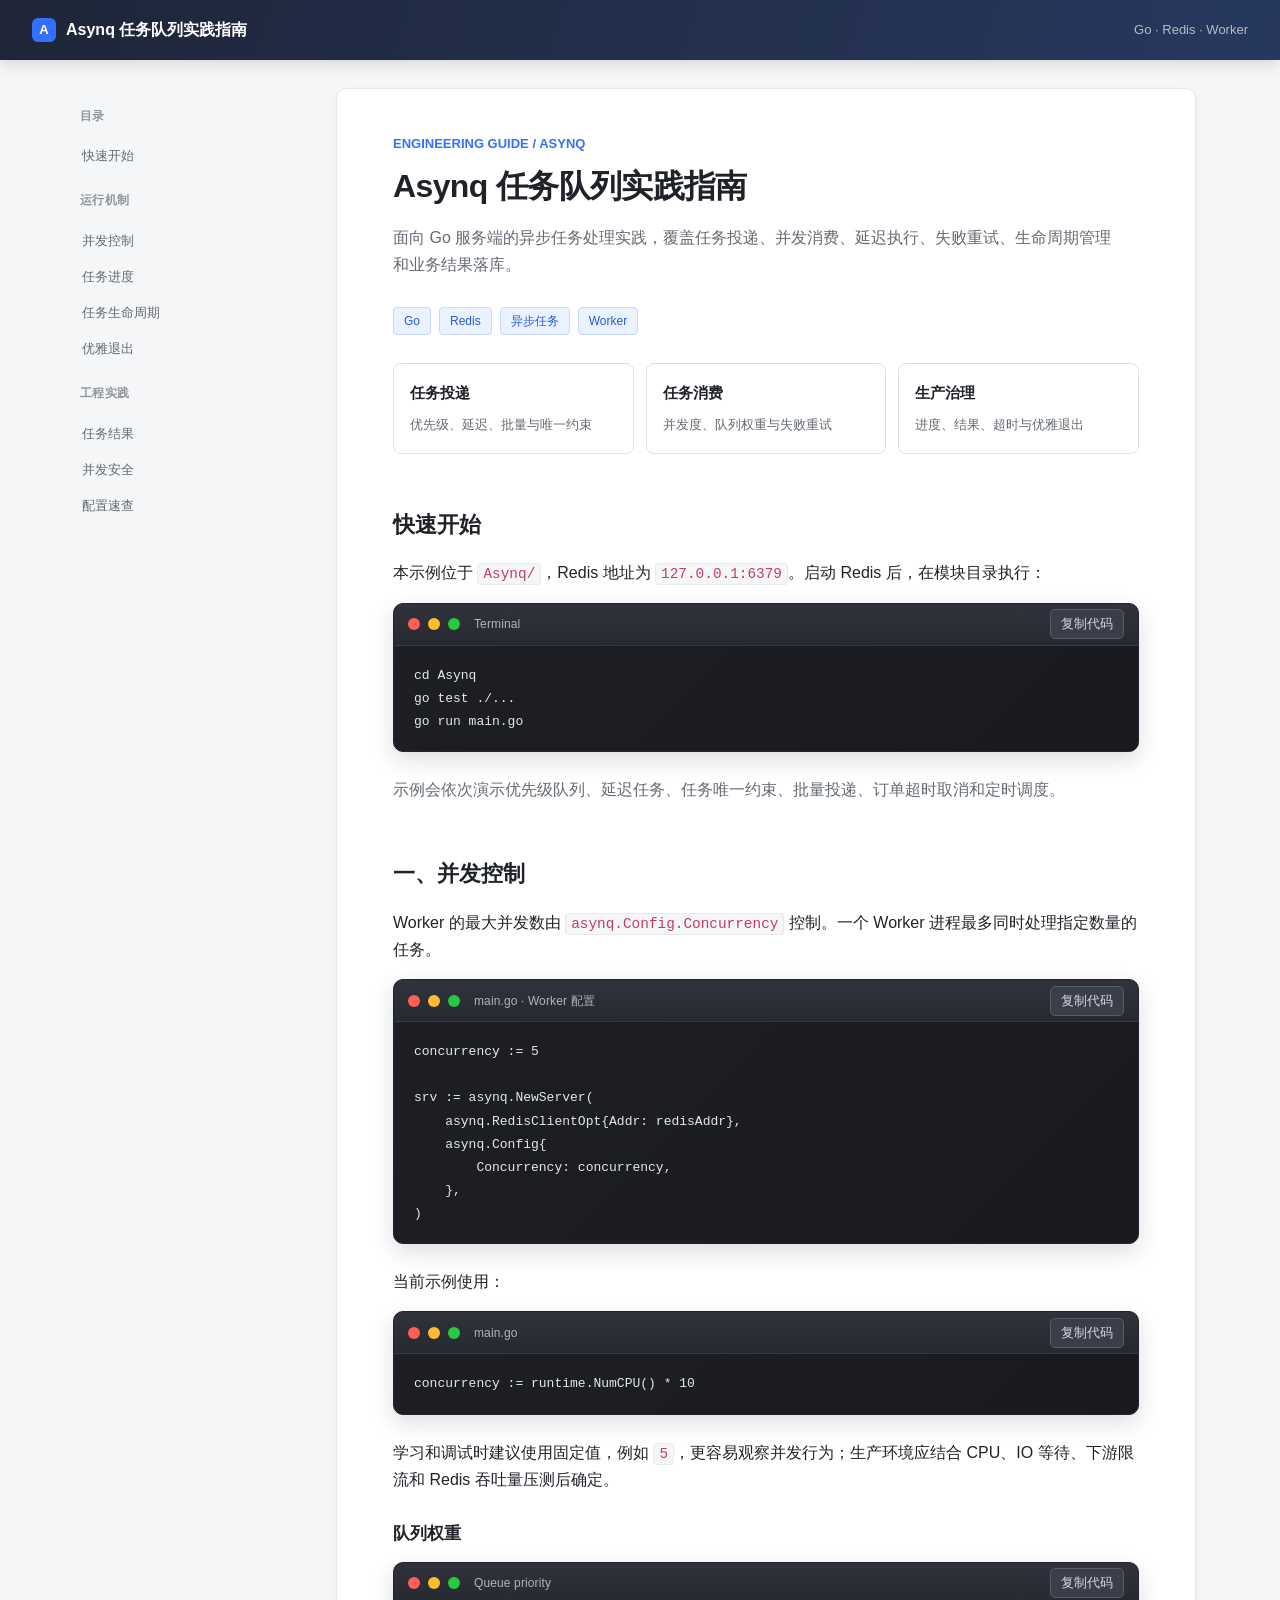
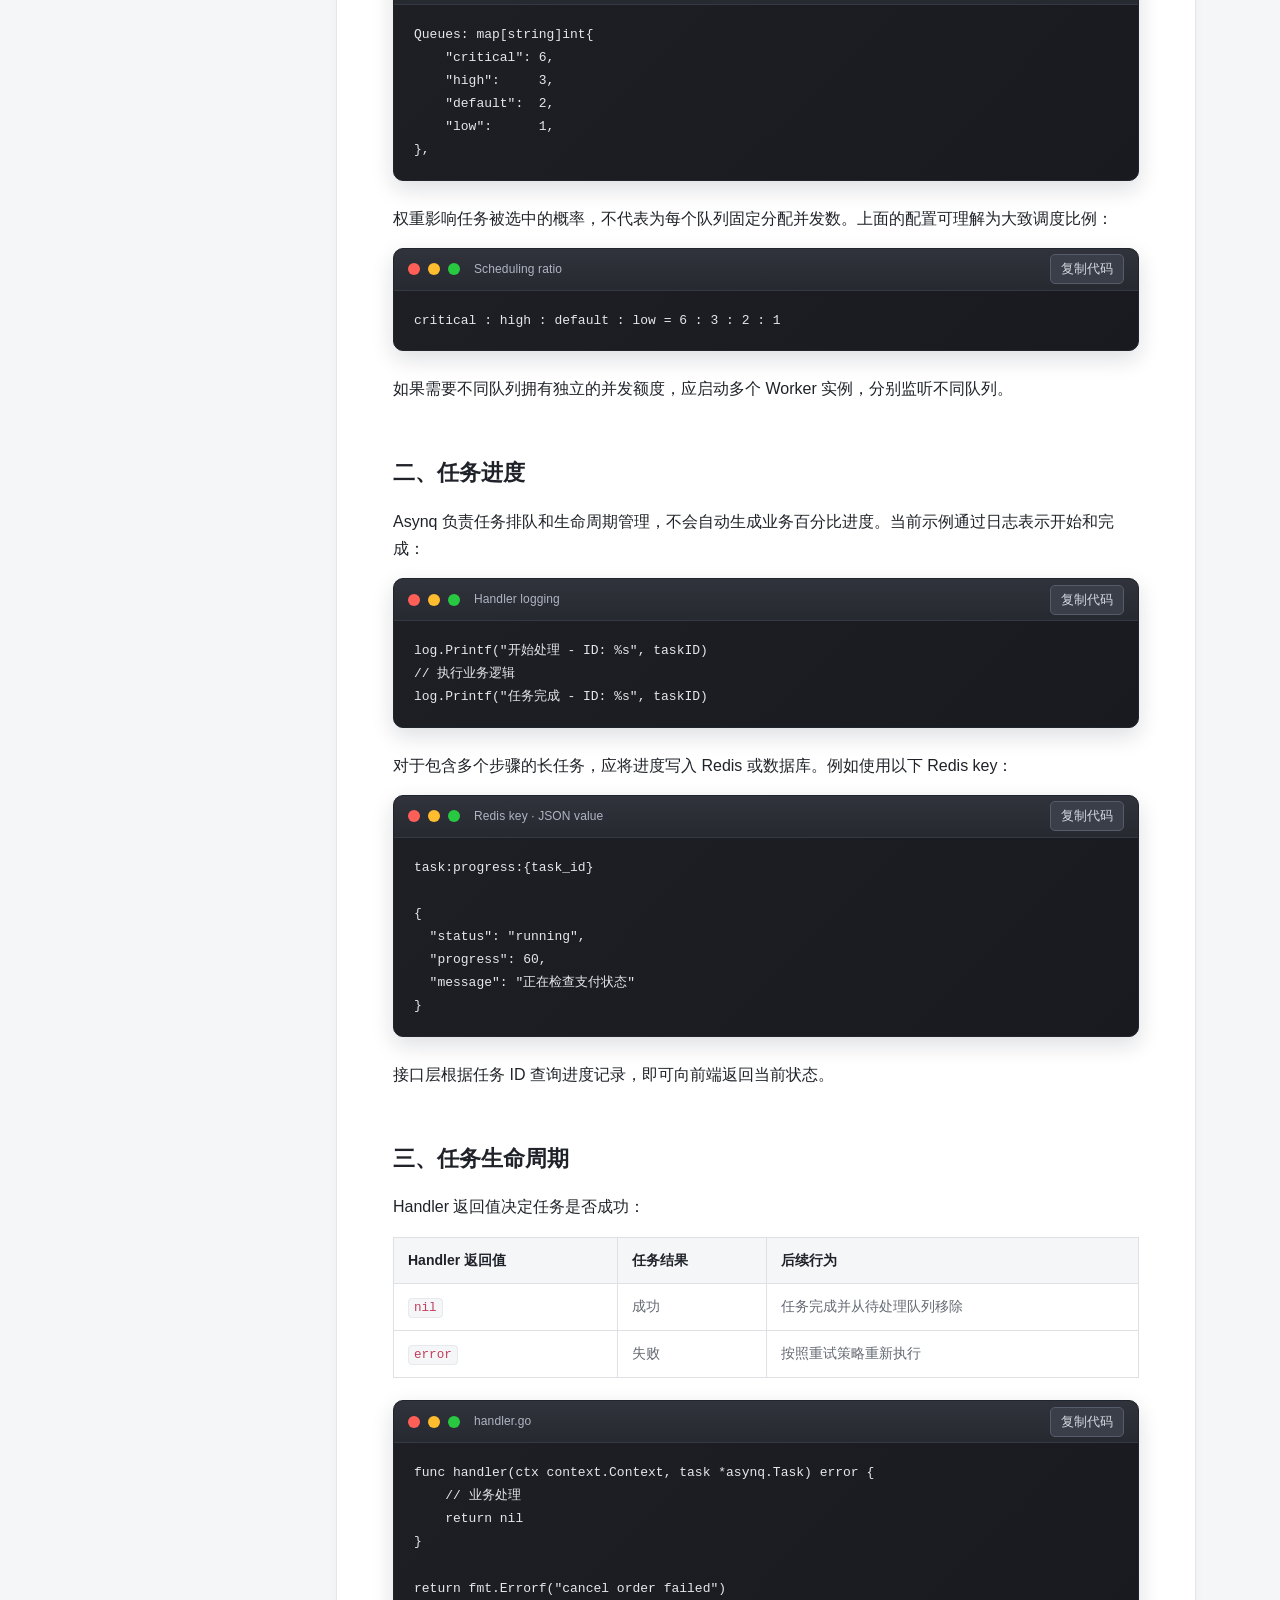
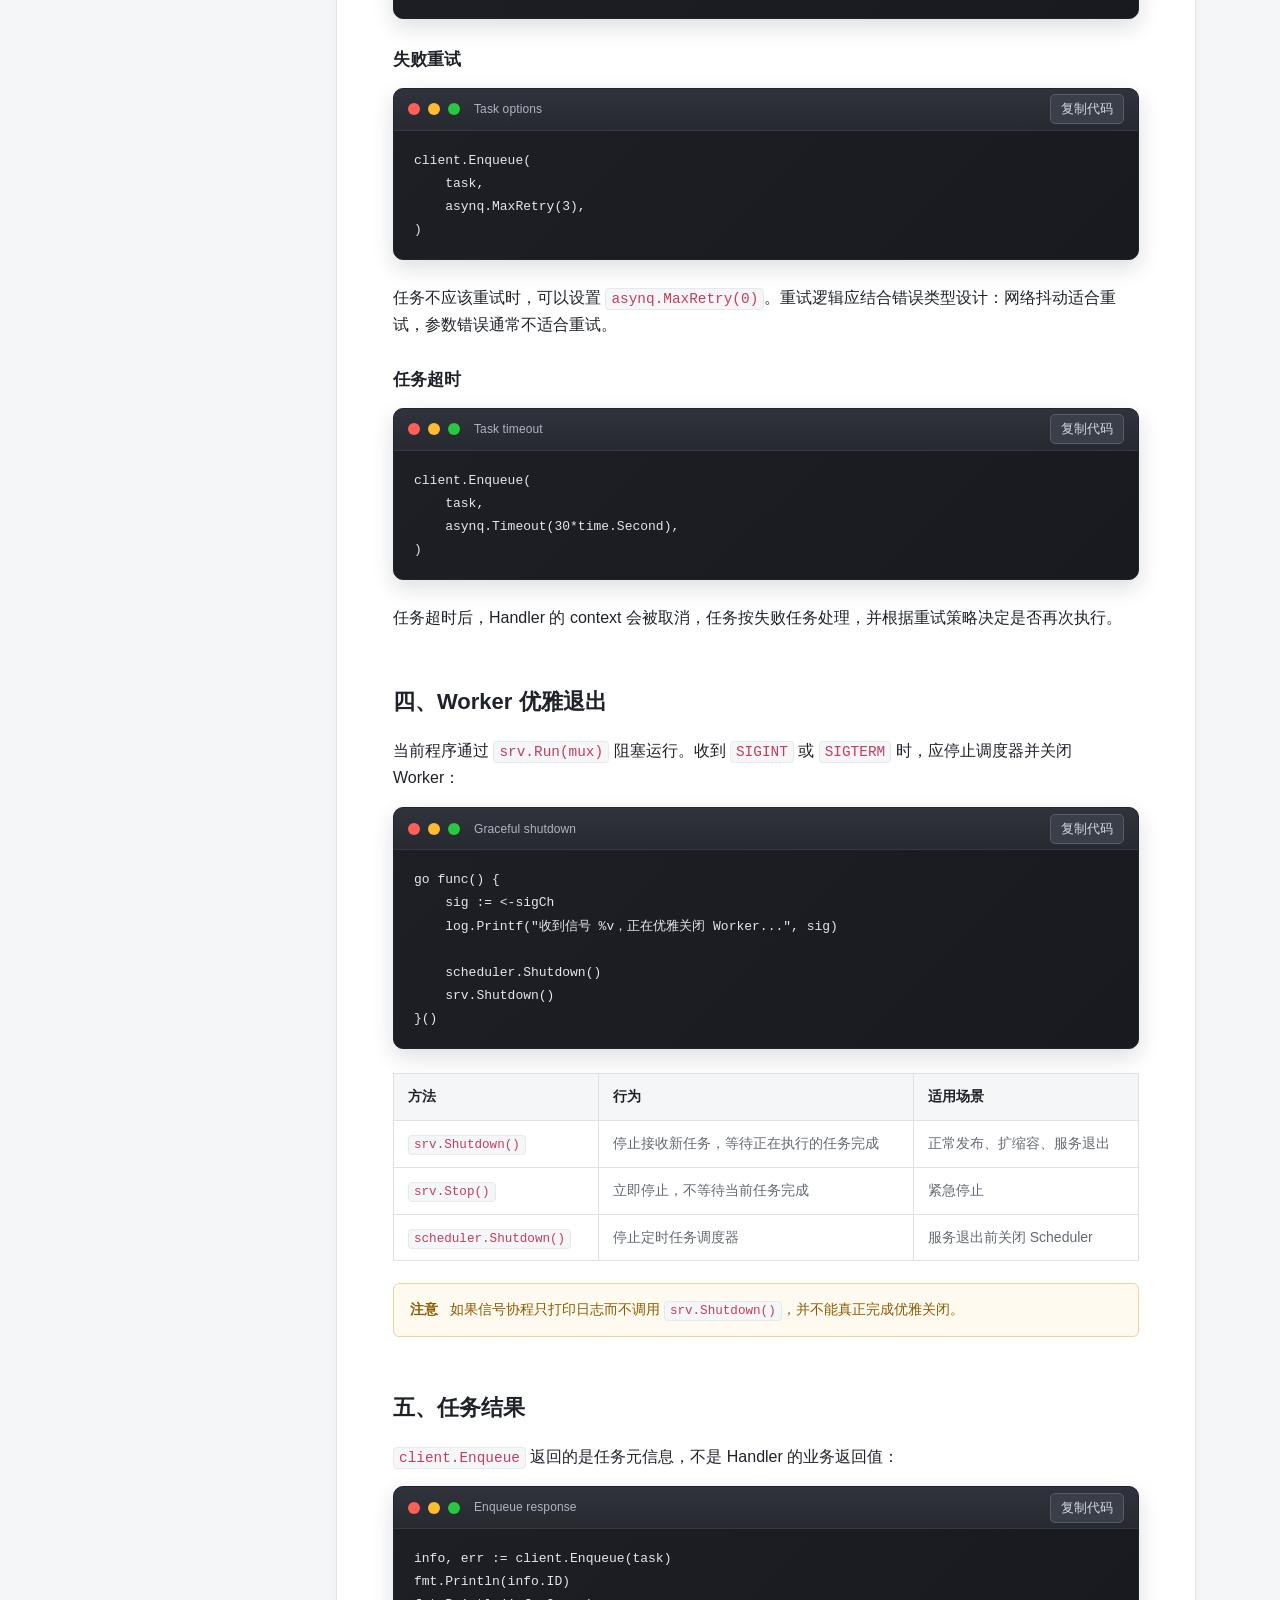
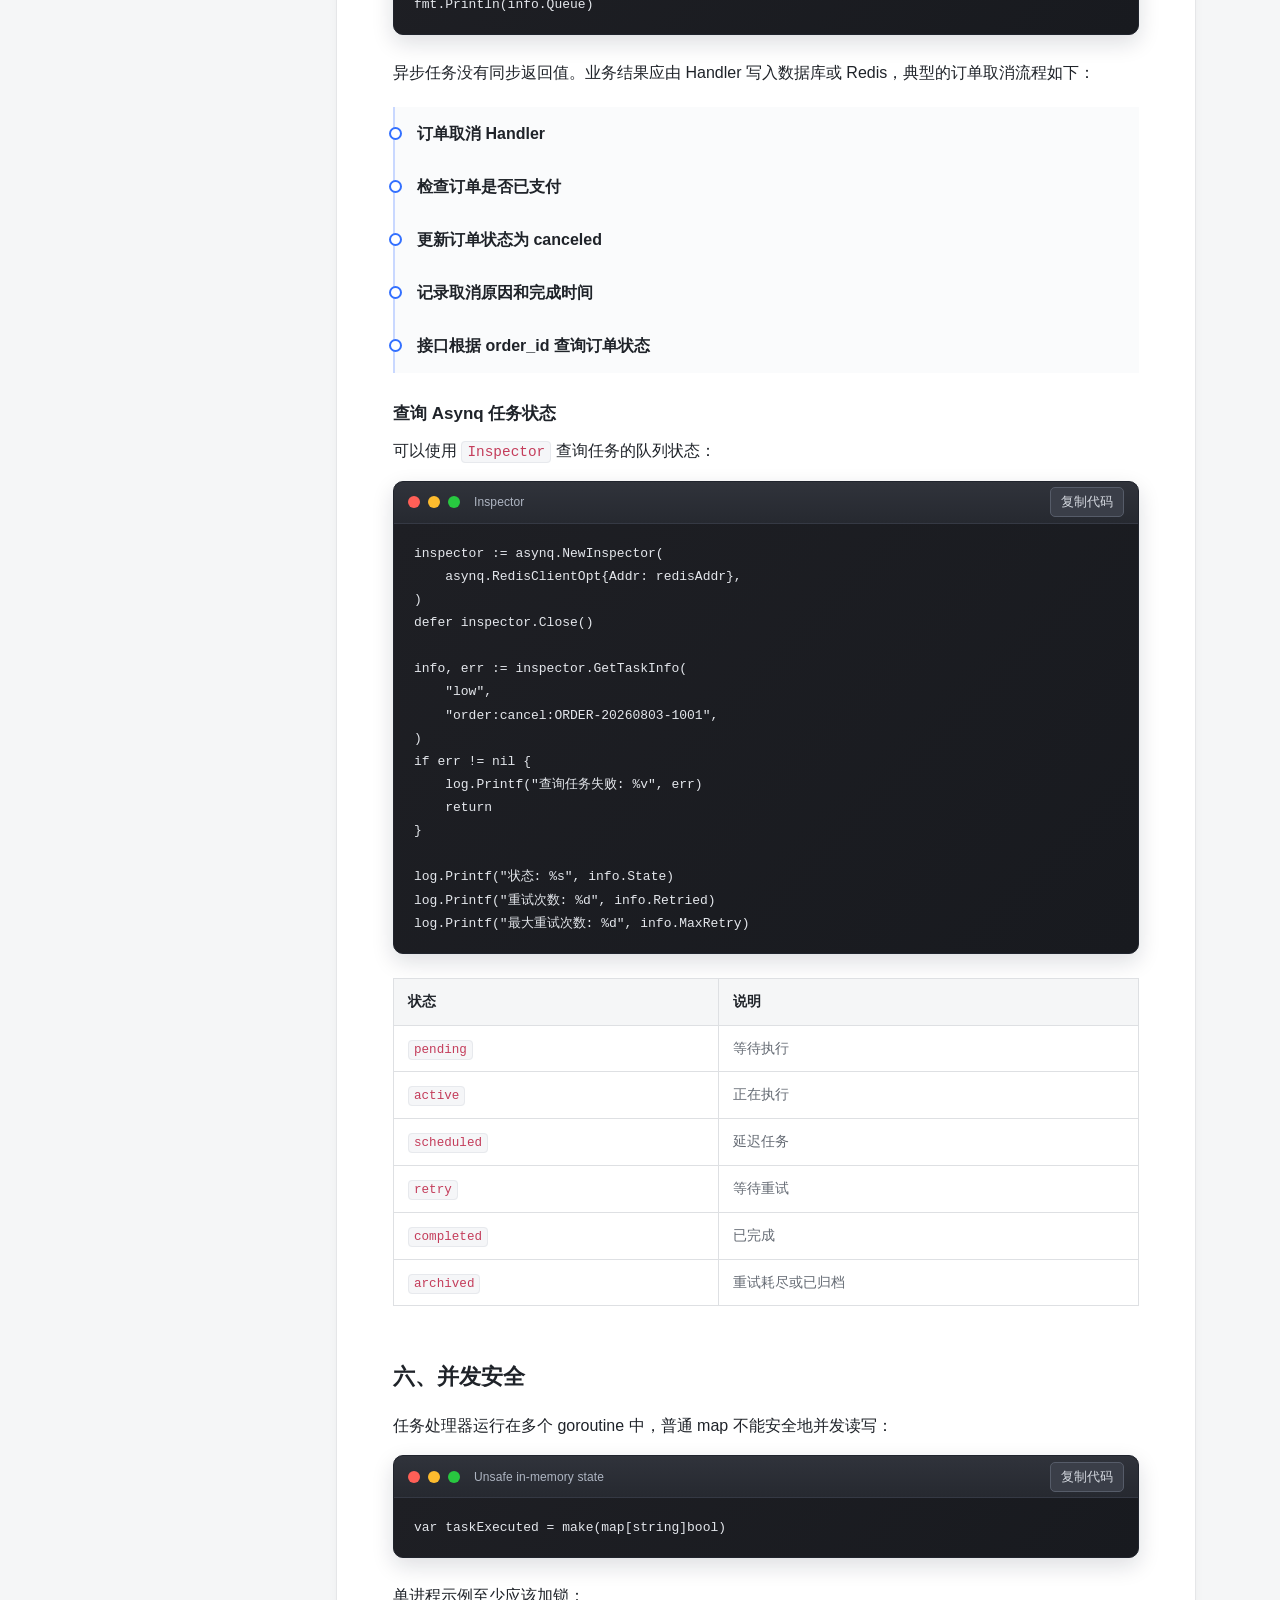
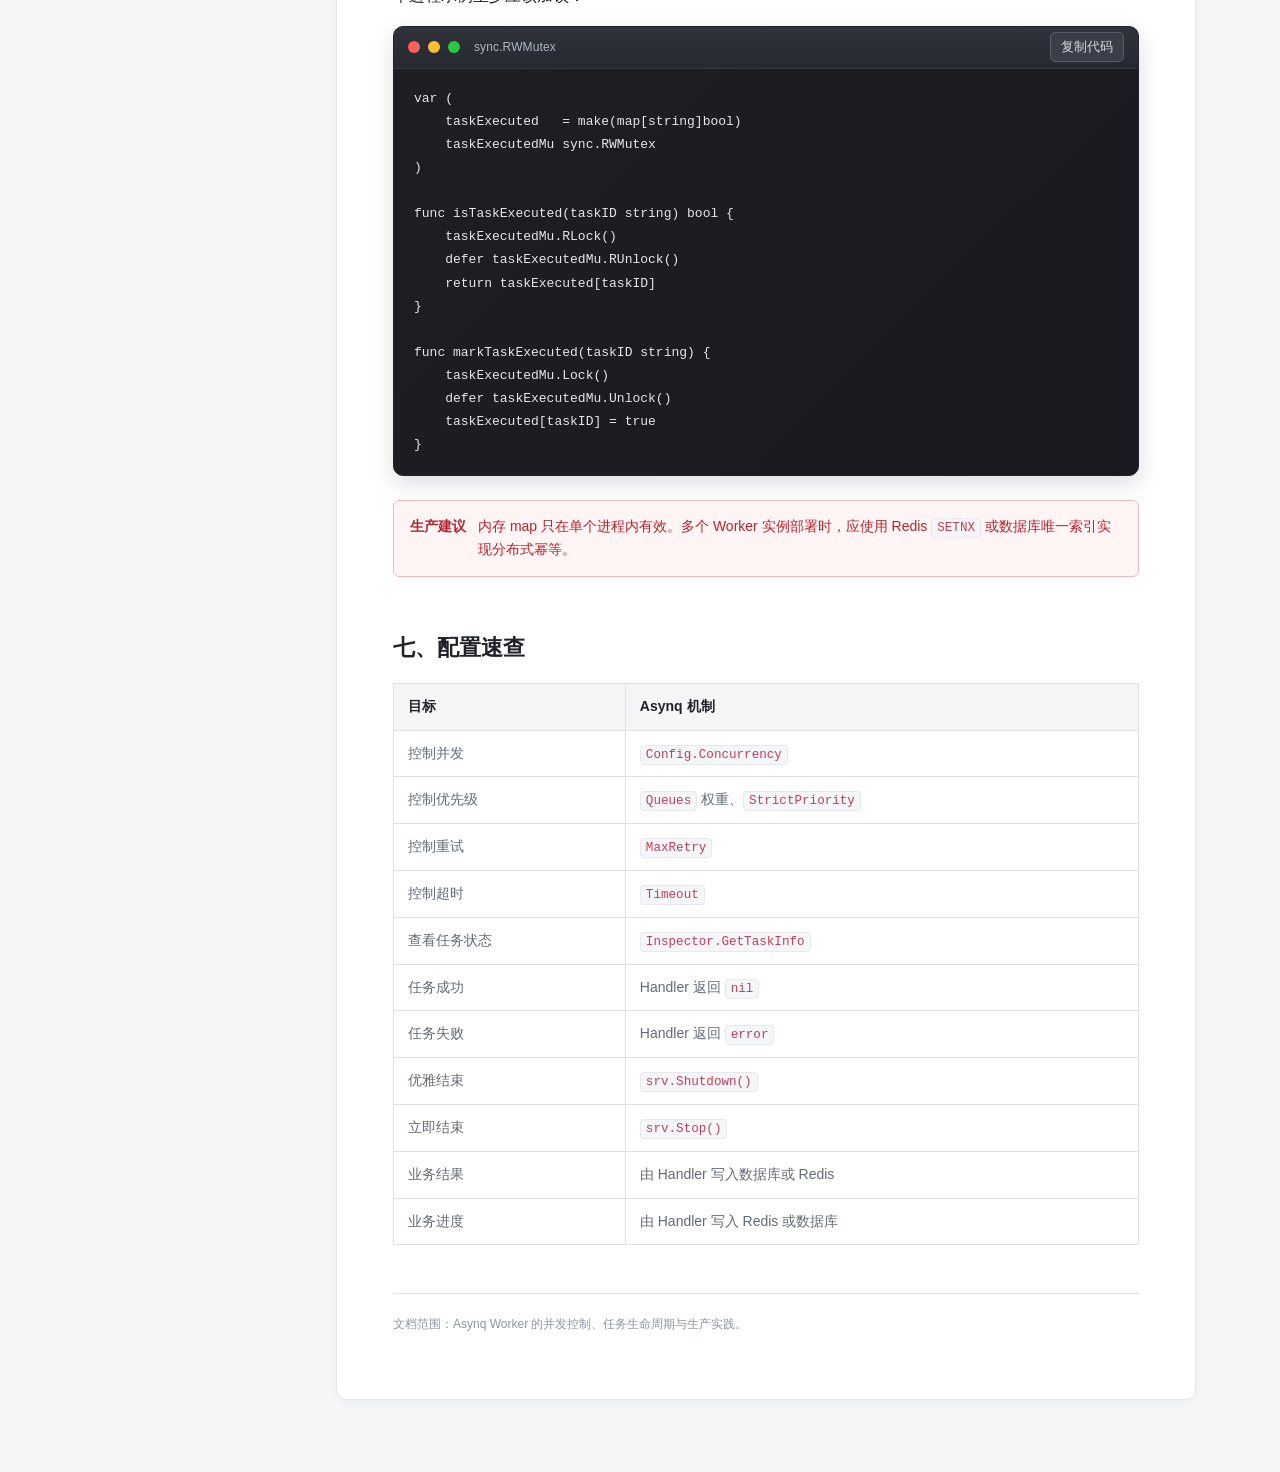
==== Asynq/README.html @ 3bdc4c90 "fix(web3): 从环境变量读取以太坊 RPC 地址 - 使用 ETH_RPC_URL 配置 JSON-RPC 端点 - 在缺少 RPC 配置时直接退出并提示 - 补全 go-ethereum 示" ====
<!doctype html>
<html lang="zh-CN">
<head>
  <meta charset="UTF-8">
  <meta name="viewport" content="width=device-width, initial-scale=1">
  <meta name="description" content="Asynq 企业级任务队列使用说明">
  <title>Asynq 任务队列实践指南</title>
  <style>
    :root {
      --brand: #3370ff;
      --brand-light: #eaf2ff;
      --text: #1f2329;
      --muted: #646a73;
      --subtle: #8f959e;
      --line: #dee0e3;
      --surface: #ffffff;
      --canvas: #f5f6f7;
      --code-bg: #f7f8fa;
      --success: #34a853;
      --warning: #d99000;
      --danger: #e34d59;
      font-family: -apple-system, BlinkMacSystemFont, "Segoe UI", "PingFang SC", "Microsoft YaHei", sans-serif;
      color: var(--text);
      background: var(--canvas);
      line-height: 1.7;
    }

    * { box-sizing: border-box; }
    html { scroll-behavior: smooth; }
    body { margin: 0; background: var(--canvas); }
    a { color: var(--brand); text-decoration: none; }
    a:hover { text-decoration: underline; }

    .topbar {
      height: 60px;
      display: flex;
      align-items: center;
      padding: 0 32px;
      color: #fff;
      background: linear-gradient(108deg, #1e2538 0%, #27385f 100%);
      box-shadow: 0 2px 16px rgb(31 35 41 / 18%);
    }
    .topbar-brand { display: flex; align-items: center; gap: 10px; font-size: 16px; font-weight: 600; }
    .brand-mark { width: 24px; height: 24px; display: grid; place-items: center; border-radius: 6px; background: var(--brand); font-size: 13px; font-weight: 700; }
    .topbar-meta { margin-left: auto; color: #b6bbc3; font-size: 13px; }

    .layout { display: grid; grid-template-columns: 240px minmax(0, 860px); gap: 32px; max-width: 1200px; margin: 0 auto; padding: 28px 24px 72px; }
    .sidebar { position: sticky; top: 24px; align-self: start; max-height: calc(100vh - 48px); overflow: auto; padding: 18px 0; }
    .sidebar-title { padding: 0 16px 12px; color: var(--subtle); font-size: 12px; font-weight: 600; letter-spacing: .04em; }
    .sidebar a { display: block; padding: 7px 16px; border-left: 2px solid transparent; color: var(--muted); font-size: 13px; }
    .sidebar a:hover { color: var(--brand); background: var(--brand-light); text-decoration: none; }
    .sidebar .group { margin-top: 16px; }

    main { min-width: 0; padding: 44px 56px 64px; background: var(--surface); border: 1px solid #e5e6e8; border-radius: 10px; box-shadow: 0 2px 8px rgb(31 35 41 / 4%); }
    .eyebrow { margin: 0 0 10px; color: var(--brand); font-size: 13px; font-weight: 600; }
    h1, h2, h3 { color: var(--text); line-height: 1.35; }
    h1 { margin: 0 0 16px; font-size: 32px; letter-spacing: -.02em; }
    h2 { margin: 52px 0 20px; padding-top: 4px; font-size: 22px; scroll-margin-top: 24px; }
    h3 { margin: 30px 0 12px; font-size: 17px; scroll-margin-top: 24px; }
    p { margin: 10px 0 16px; }
    .lead { max-width: 720px; margin-bottom: 28px; color: var(--muted); font-size: 16px; }
    .meta-row { display: flex; flex-wrap: wrap; gap: 8px; margin-bottom: 28px; }
    .tag { padding: 3px 10px; border: 1px solid #c9d8ff; border-radius: 4px; color: #245bdb; background: var(--brand-light); font-size: 12px; }

    .overview { display: grid; grid-template-columns: repeat(3, 1fr); gap: 12px; margin: 24px 0 32px; }
    .overview-card { padding: 16px; border: 1px solid var(--line); border-radius: 8px; background: #fff; }
    .overview-card strong { display: block; margin-bottom: 4px; font-size: 15px; }
    .overview-card span { color: var(--muted); font-size: 13px; }

    .info { display: flex; gap: 12px; margin: 18px 0; padding: 14px 16px; border: 1px solid; border-radius: 6px; font-size: 14px; }
    .info .icon { flex: 0 0 auto; font-weight: 700; }
    .info.note { border-color: #c9d8ff; color: #245bdb; background: #f5f8ff; }
    .info.warning { border-color: #f0d49a; color: #8a5b00; background: #fffaf0; }
    .info.danger { border-color: #f2b8be; color: #b4232e; background: #fff5f5; }

    .code-wrap { margin: 16px 0 24px; overflow: hidden; border: 1px solid #20242d; border-radius: 10px; background: #1e1f24; box-shadow: 0 8px 22px rgb(15 23 42 / 14%); transition: box-shadow .2s ease, transform .2s ease; }
    .code-wrap:hover { box-shadow: 0 12px 28px rgb(15 23 42 / 20%); transform: translateY(-1px); }
    .code-title { display: flex; align-items: center; min-height: 42px; padding: 0 14px; border-bottom: 1px solid #353944; color: #aeb5c2; background: linear-gradient(180deg, #30333b 0%, #262930 100%); font-size: 12px; }
    .code-title::before { content: ""; width: 12px; height: 12px; border-radius: 50%; background: #ff5f57; box-shadow: 20px 0 #febc2e, 40px 0 #28c840; }
    .code-title span { margin-left: 54px; font-weight: 500; letter-spacing: .01em; }
    .copy-button { margin-left: auto; min-width: 66px; padding: 5px 10px; border: 1px solid #565c69; border-radius: 5px; color: #d5d9e0; background: #3a3e48; cursor: pointer; font: 12px/1.2 inherit; transition: all .18s ease; }
    .copy-button:hover { border-color: #8caeff; color: #fff; background: #4a67b5; }
    .copy-button:focus-visible { outline: 2px solid #9db9ff; outline-offset: 2px; }
    .copy-button.copied { border-color: #4fa96a; color: #d6ffe0; background: #286b3e; }
    pre { margin: 0; overflow-x: auto; padding: 18px 20px; color: #e4e7ec; background: linear-gradient(135deg, #1e1f24 0%, #181a1f 100%); font: 13px/1.78 "SFMono-Regular", Consolas, "Liberation Mono", Menlo, monospace; tab-size: 4; }
    code { padding: 2px 5px; border: 1px solid #e7e9ed; border-radius: 4px; color: #c43d5b; background: #f5f6f8; font: .9em "SFMono-Regular", Consolas, monospace; }
    pre code { padding: 0; border: 0; color: inherit; background: transparent; font: inherit; }

    table { width: 100%; margin: 16px 0 22px; border-collapse: collapse; font-size: 14px; }
    th, td { padding: 11px 14px; border: 1px solid var(--line); text-align: left; vertical-align: top; }
    th { color: var(--text); background: #f5f6f7; font-weight: 600; }
    td { color: var(--muted); background: #fff; }
    ul, ol { padding-left: 24px; }
    li { margin: 6px 0; }
    .muted { color: var(--muted); }
    .flow { display: grid; gap: 0; margin: 20px 0; }
    .flow-item { position: relative; padding: 13px 16px 13px 22px; border-left: 2px solid #c9d8ff; color: var(--muted); background: #fafbfc; }
    .flow-item::before { content: ""; position: absolute; left: -6px; top: 20px; width: 9px; height: 9px; border: 2px solid var(--brand); border-radius: 50%; background: #fff; }
    .flow-item strong { color: var(--text); }
    footer { margin-top: 48px; padding-top: 20px; border-top: 1px solid var(--line); color: var(--subtle); font-size: 12px; }

    @media (max-width: 900px) {
      .layout { display: block; max-width: 860px; padding: 16px; }
      .sidebar { display: none; }
      main { padding: 32px 24px 48px; }
    }
    @media (max-width: 560px) {
      .topbar { padding: 0 16px; }
      .topbar-meta { display: none; }
      main { padding: 28px 18px 40px; }
      h1 { font-size: 26px; }
      h2 { font-size: 20px; }
      .overview { grid-template-columns: 1fr; }
    }
  </style>
</head>
<body>
  <header class="topbar">
    <div class="topbar-brand"><span class="brand-mark">A</span><span>Asynq 任务队列实践指南</span></div>
    <div class="topbar-meta">Go · Redis · Worker</div>
  </header>

  <div class="layout">
    <nav class="sidebar" aria-label="文档目录">
      <div class="sidebar-title">目录</div>
      <a href="#quick-start">快速开始</a>
      <div class="group"><div class="sidebar-title">运行机制</div>
        <a href="#concurrency">并发控制</a>
        <a href="#progress">任务进度</a>
        <a href="#lifecycle">任务生命周期</a>
        <a href="#shutdown">优雅退出</a>
      </div>
      <div class="group"><div class="sidebar-title">工程实践</div>
        <a href="#result">任务结果</a>
        <a href="#safety">并发安全</a>
        <a href="#summary">配置速查</a>
      </div>
    </nav>

    <main>
      <p class="eyebrow">ENGINEERING GUIDE / ASYNQ</p>
      <h1>Asynq 任务队列实践指南</h1>
      <p class="lead">面向 Go 服务端的异步任务处理实践，覆盖任务投递、并发消费、延迟执行、失败重试、生命周期管理和业务结果落库。</p>
      <div class="meta-row"><span class="tag">Go</span><span class="tag">Redis</span><span class="tag">异步任务</span><span class="tag">Worker</span></div>

      <div class="overview">
        <div class="overview-card"><strong>任务投递</strong><span>优先级、延迟、批量与唯一约束</span></div>
        <div class="overview-card"><strong>任务消费</strong><span>并发度、队列权重与失败重试</span></div>
        <div class="overview-card"><strong>生产治理</strong><span>进度、结果、超时与优雅退出</span></div>
      </div>

      <h2 id="quick-start">快速开始</h2>
      <p>本示例位于 <code>Asynq/</code>，Redis 地址为 <code>127.0.0.1:6379</code>。启动 Redis 后，在模块目录执行：</p>
      <div class="code-wrap"><div class="code-title"><span>Terminal</span></div><pre><code>cd Asynq
go test ./...
go run main.go</code></pre></div>
      <p class="muted">示例会依次演示优先级队列、延迟任务、任务唯一约束、批量投递、订单超时取消和定时调度。</p>

      <h2 id="concurrency">一、并发控制</h2>
      <p>Worker 的最大并发数由 <code>asynq.Config.Concurrency</code> 控制。一个 Worker 进程最多同时处理指定数量的任务。</p>
      <div class="code-wrap"><div class="code-title"><span>main.go · Worker 配置</span></div><pre><code>concurrency := 5

srv := asynq.NewServer(
    asynq.RedisClientOpt{Addr: redisAddr},
    asynq.Config{
        Concurrency: concurrency,
    },
)</code></pre></div>
      <p>当前示例使用：</p>
      <div class="code-wrap"><div class="code-title"><span>main.go</span></div><pre><code>concurrency := runtime.NumCPU() * 10</code></pre></div>
      <p>学习和调试时建议使用固定值，例如 <code>5</code>，更容易观察并发行为；生产环境应结合 CPU、IO 等待、下游限流和 Redis 吞吐量压测后确定。</p>

      <h3>队列权重</h3>
      <div class="code-wrap"><div class="code-title"><span>Queue priority</span></div><pre><code>Queues: map[string]int{
    "critical": 6,
    "high":     3,
    "default":  2,
    "low":      1,
},</code></pre></div>
      <p>权重影响任务被选中的概率，不代表为每个队列固定分配并发数。上面的配置可理解为大致调度比例：</p>
      <div class="code-wrap"><div class="code-title"><span>Scheduling ratio</span></div><pre><code>critical : high : default : low = 6 : 3 : 2 : 1</code></pre></div>
      <p>如果需要不同队列拥有独立的并发额度，应启动多个 Worker 实例，分别监听不同队列。</p>

      <h2 id="progress">二、任务进度</h2>
      <p>Asynq 负责任务排队和生命周期管理，不会自动生成业务百分比进度。当前示例通过日志表示开始和完成：</p>
      <div class="code-wrap"><div class="code-title"><span>Handler logging</span></div><pre><code>log.Printf("开始处理 - ID: %s", taskID)
// 执行业务逻辑
log.Printf("任务完成 - ID: %s", taskID)</code></pre></div>
      <p>对于包含多个步骤的长任务，应将进度写入 Redis 或数据库。例如使用以下 Redis key：</p>
      <div class="code-wrap"><div class="code-title"><span>Redis key · JSON value</span></div><pre><code>task:progress:{task_id}

{
  "status": "running",
  "progress": 60,
  "message": "正在检查支付状态"
}</code></pre></div>
      <p>接口层根据任务 ID 查询进度记录，即可向前端返回当前状态。</p>

      <h2 id="lifecycle">三、任务生命周期</h2>
      <p>Handler 返回值决定任务是否成功：</p>
      <table>
        <thead><tr><th>Handler 返回值</th><th>任务结果</th><th>后续行为</th></tr></thead>
        <tbody>
          <tr><td><code>nil</code></td><td>成功</td><td>任务完成并从待处理队列移除</td></tr>
          <tr><td><code>error</code></td><td>失败</td><td>按照重试策略重新执行</td></tr>
        </tbody>
      </table>
      <div class="code-wrap"><div class="code-title"><span>handler.go</span></div><pre><code>func handler(ctx context.Context, task *asynq.Task) error {
    // 业务处理
    return nil
}

return fmt.Errorf("cancel order failed")</code></pre></div>

      <h3>失败重试</h3>
      <div class="code-wrap"><div class="code-title"><span>Task options</span></div><pre><code>client.Enqueue(
    task,
    asynq.MaxRetry(3),
)</code></pre></div>
      <p>任务不应该重试时，可以设置 <code>asynq.MaxRetry(0)</code>。重试逻辑应结合错误类型设计：网络抖动适合重试，参数错误通常不适合重试。</p>

      <h3>任务超时</h3>
      <div class="code-wrap"><div class="code-title"><span>Task timeout</span></div><pre><code>client.Enqueue(
    task,
    asynq.Timeout(30*time.Second),
)</code></pre></div>
      <p>任务超时后，Handler 的 context 会被取消，任务按失败任务处理，并根据重试策略决定是否再次执行。</p>

      <h2 id="shutdown">四、Worker 优雅退出</h2>
      <p>当前程序通过 <code>srv.Run(mux)</code> 阻塞运行。收到 <code>SIGINT</code> 或 <code>SIGTERM</code> 时，应停止调度器并关闭 Worker：</p>
      <div class="code-wrap"><div class="code-title"><span>Graceful shutdown</span></div><pre><code>go func() {
    sig := &lt;-sigCh
    log.Printf("收到信号 %v，正在优雅关闭 Worker...", sig)

    scheduler.Shutdown()
    srv.Shutdown()
}()</code></pre></div>
      <table>
        <thead><tr><th>方法</th><th>行为</th><th>适用场景</th></tr></thead>
        <tbody>
          <tr><td><code>srv.Shutdown()</code></td><td>停止接收新任务，等待正在执行的任务完成</td><td>正常发布、扩缩容、服务退出</td></tr>
          <tr><td><code>srv.Stop()</code></td><td>立即停止，不等待当前任务完成</td><td>紧急停止</td></tr>
          <tr><td><code>scheduler.Shutdown()</code></td><td>停止定时任务调度器</td><td>服务退出前关闭 Scheduler</td></tr>
        </tbody>
      </table>
      <div class="info warning"><span class="icon">注意</span><span>如果信号协程只打印日志而不调用 <code>srv.Shutdown()</code>，并不能真正完成优雅关闭。</span></div>

      <h2 id="result">五、任务结果</h2>
      <p><code>client.Enqueue</code> 返回的是任务元信息，不是 Handler 的业务返回值：</p>
      <div class="code-wrap"><div class="code-title"><span>Enqueue response</span></div><pre><code>info, err := client.Enqueue(task)
fmt.Println(info.ID)
fmt.Println(info.Queue)</code></pre></div>
      <p>异步任务没有同步返回值。业务结果应由 Handler 写入数据库或 Redis，典型的订单取消流程如下：</p>
      <div class="flow">
        <div class="flow-item"><strong>订单取消 Handler</strong></div>
        <div class="flow-item"><strong>检查订单是否已支付</strong></div>
        <div class="flow-item"><strong>更新订单状态为 canceled</strong></div>
        <div class="flow-item"><strong>记录取消原因和完成时间</strong></div>
        <div class="flow-item"><strong>接口根据 order_id 查询订单状态</strong></div>
      </div>

      <h3>查询 Asynq 任务状态</h3>
      <p>可以使用 <code>Inspector</code> 查询任务的队列状态：</p>
      <div class="code-wrap"><div class="code-title"><span>Inspector</span></div><pre><code>inspector := asynq.NewInspector(
    asynq.RedisClientOpt{Addr: redisAddr},
)
defer inspector.Close()

info, err := inspector.GetTaskInfo(
    "low",
    "order:cancel:ORDER-20260803-1001",
)
if err != nil {
    log.Printf("查询任务失败: %v", err)
    return
}

log.Printf("状态: %s", info.State)
log.Printf("重试次数: %d", info.Retried)
log.Printf("最大重试次数: %d", info.MaxRetry)</code></pre></div>
      <table>
        <thead><tr><th>状态</th><th>说明</th></tr></thead>
        <tbody>
          <tr><td><code>pending</code></td><td>等待执行</td></tr>
          <tr><td><code>active</code></td><td>正在执行</td></tr>
          <tr><td><code>scheduled</code></td><td>延迟任务</td></tr>
          <tr><td><code>retry</code></td><td>等待重试</td></tr>
          <tr><td><code>completed</code></td><td>已完成</td></tr>
          <tr><td><code>archived</code></td><td>重试耗尽或已归档</td></tr>
        </tbody>
      </table>

      <h2 id="safety">六、并发安全</h2>
      <p>任务处理器运行在多个 goroutine 中，普通 map 不能安全地并发读写：</p>
      <div class="code-wrap"><div class="code-title"><span>Unsafe in-memory state</span></div><pre><code>var taskExecuted = make(map[string]bool)</code></pre></div>
      <p>单进程示例至少应该加锁：</p>
      <div class="code-wrap"><div class="code-title"><span>sync.RWMutex</span></div><pre><code>var (
    taskExecuted   = make(map[string]bool)
    taskExecutedMu sync.RWMutex
)

func isTaskExecuted(taskID string) bool {
    taskExecutedMu.RLock()
    defer taskExecutedMu.RUnlock()
    return taskExecuted[taskID]
}

func markTaskExecuted(taskID string) {
    taskExecutedMu.Lock()
    defer taskExecutedMu.Unlock()
    taskExecuted[taskID] = true
}</code></pre></div>
      <div class="info danger"><span class="icon">生产建议</span><span>内存 map 只在单个进程内有效。多个 Worker 实例部署时，应使用 Redis <code>SETNX</code> 或数据库唯一索引实现分布式幂等。</span></div>

      <h2 id="summary">七、配置速查</h2>
      <table>
        <thead><tr><th>目标</th><th>Asynq 机制</th></tr></thead>
        <tbody>
          <tr><td>控制并发</td><td><code>Config.Concurrency</code></td></tr>
          <tr><td>控制优先级</td><td><code>Queues</code> 权重、<code>StrictPriority</code></td></tr>
          <tr><td>控制重试</td><td><code>MaxRetry</code></td></tr>
          <tr><td>控制超时</td><td><code>Timeout</code></td></tr>
          <tr><td>查看任务状态</td><td><code>Inspector.GetTaskInfo</code></td></tr>
          <tr><td>任务成功</td><td>Handler 返回 <code>nil</code></td></tr>
          <tr><td>任务失败</td><td>Handler 返回 <code>error</code></td></tr>
          <tr><td>优雅结束</td><td><code>srv.Shutdown()</code></td></tr>
          <tr><td>立即结束</td><td><code>srv.Stop()</code></td></tr>
          <tr><td>业务结果</td><td>由 Handler 写入数据库或 Redis</td></tr>
          <tr><td>业务进度</td><td>由 Handler 写入 Redis 或数据库</td></tr>
        </tbody>
      </table>

      <footer>文档范围：Asynq Worker 的并发控制、任务生命周期与生产实践。</footer>
    </main>
  </div>

  <script>
    document.querySelectorAll('.code-wrap').forEach((block) => {
      const title = block.querySelector('.code-title');
      const code = block.querySelector('pre code');
      if (!title || !code) return;

      const button = document.createElement('button');
      button.className = 'copy-button';
      button.type = 'button';
      button.textContent = '复制代码';
      button.setAttribute('aria-label', '复制代码');

      button.addEventListener('click', async () => {
        try {
          await navigator.clipboard.writeText(code.textContent);
          button.textContent = '已复制';
          button.classList.add('copied');
        } catch {
          button.textContent = '复制失败';
        }

        window.setTimeout(() => {
          button.textContent = '复制代码';
          button.classList.remove('copied');
        }, 1600);
      });

      title.appendChild(button);
    });
  </script>
</body>
</html>
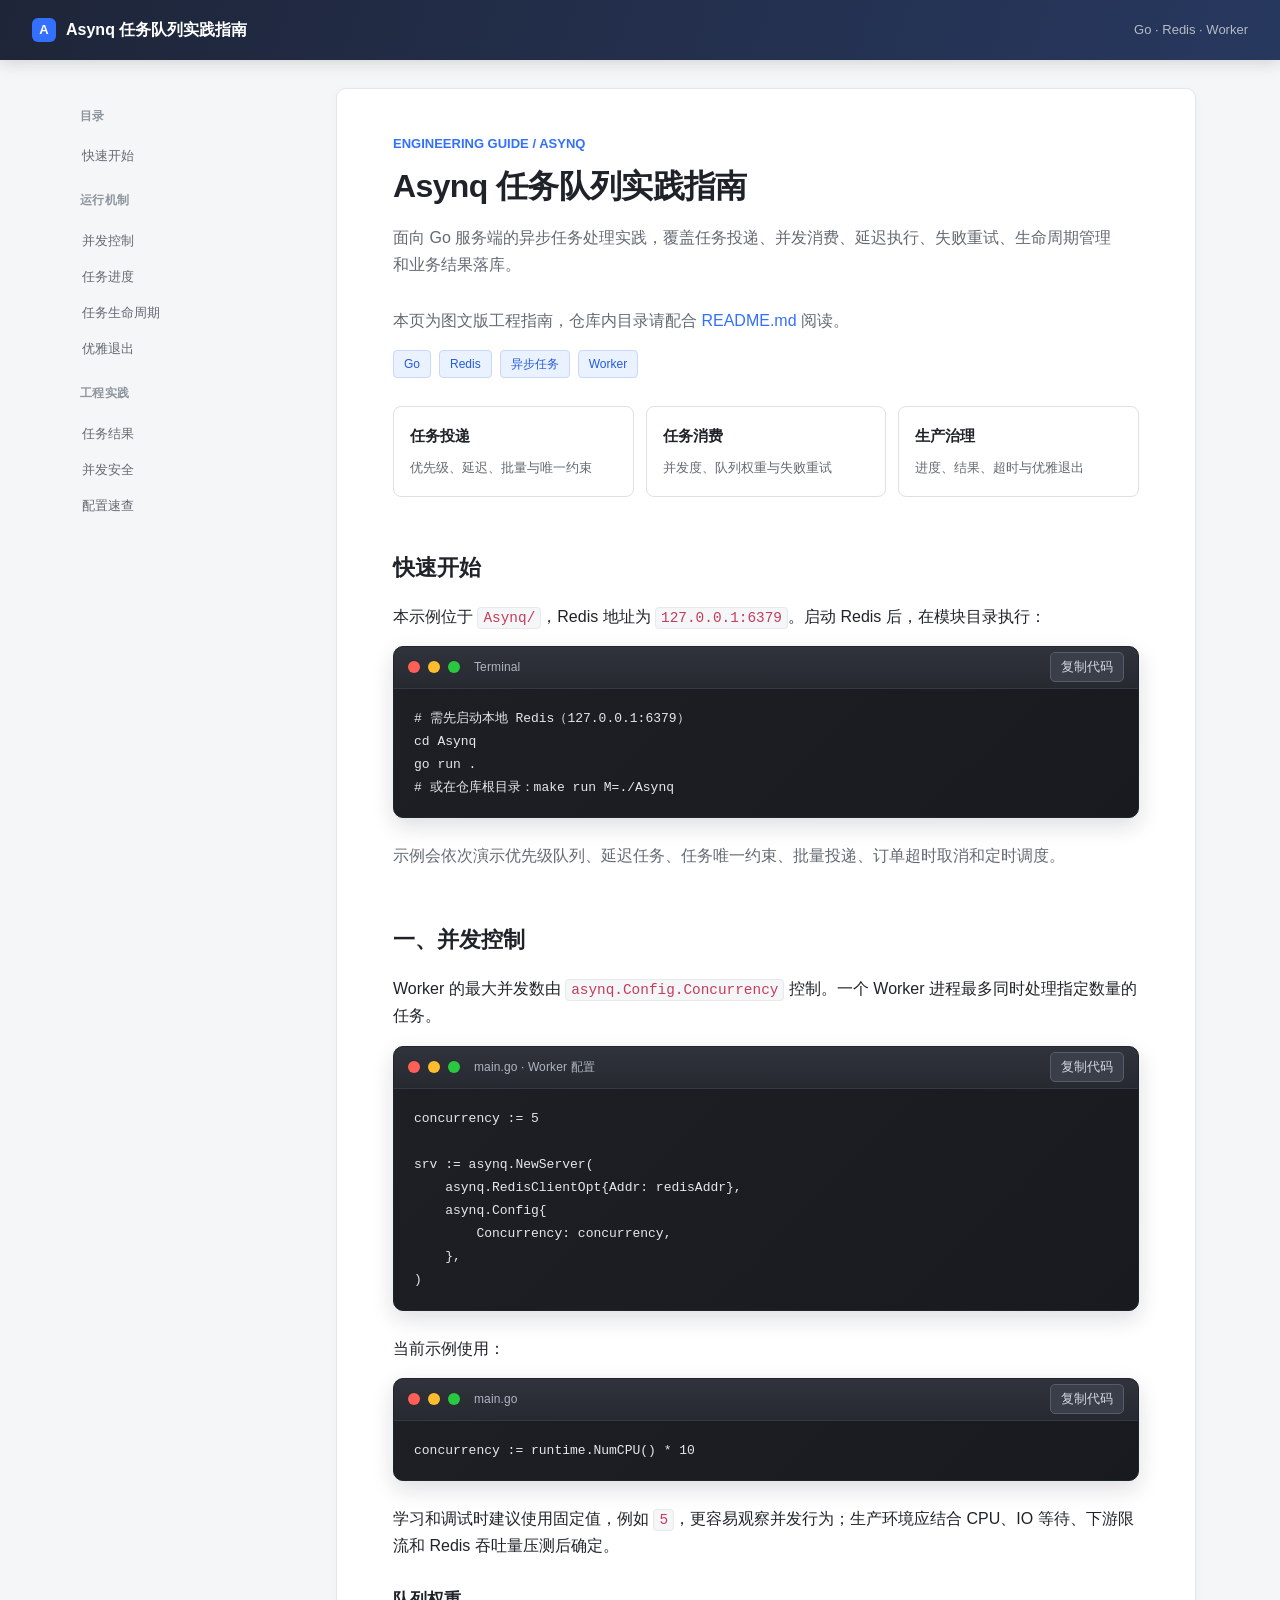
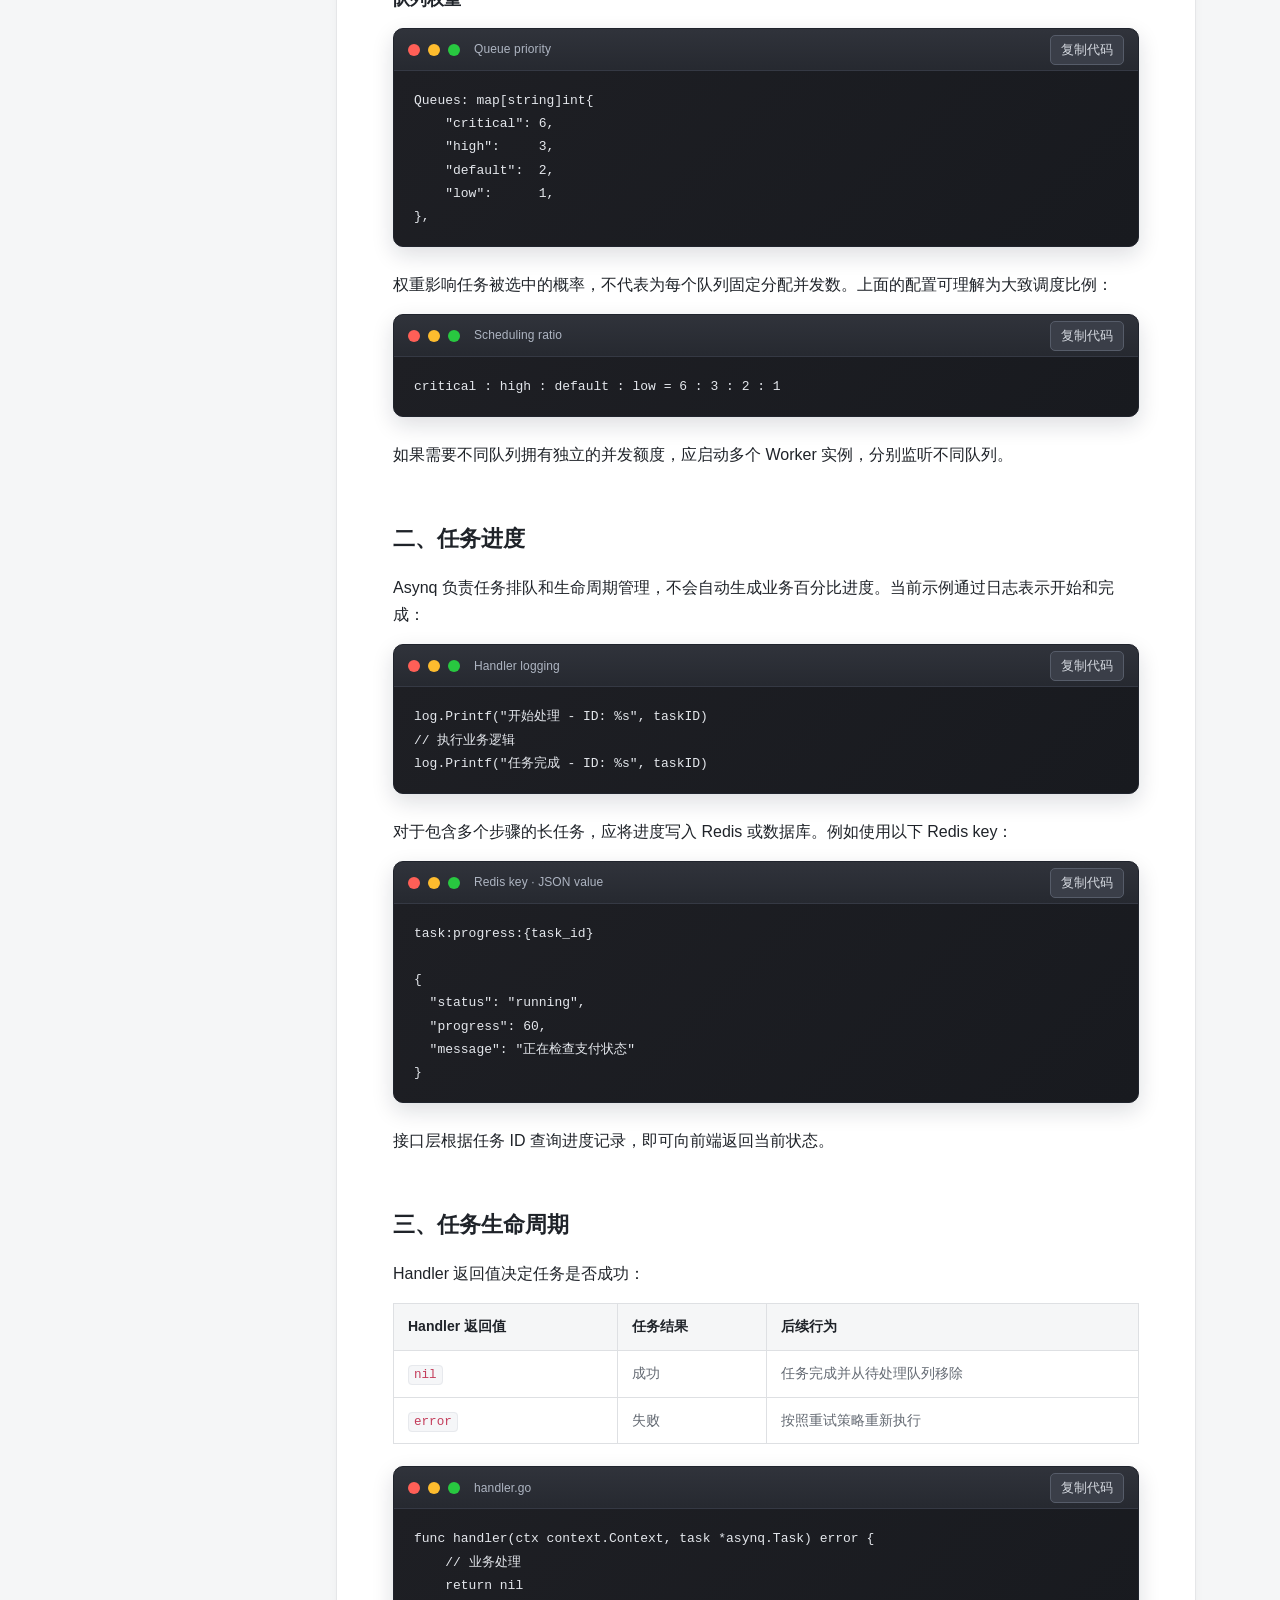
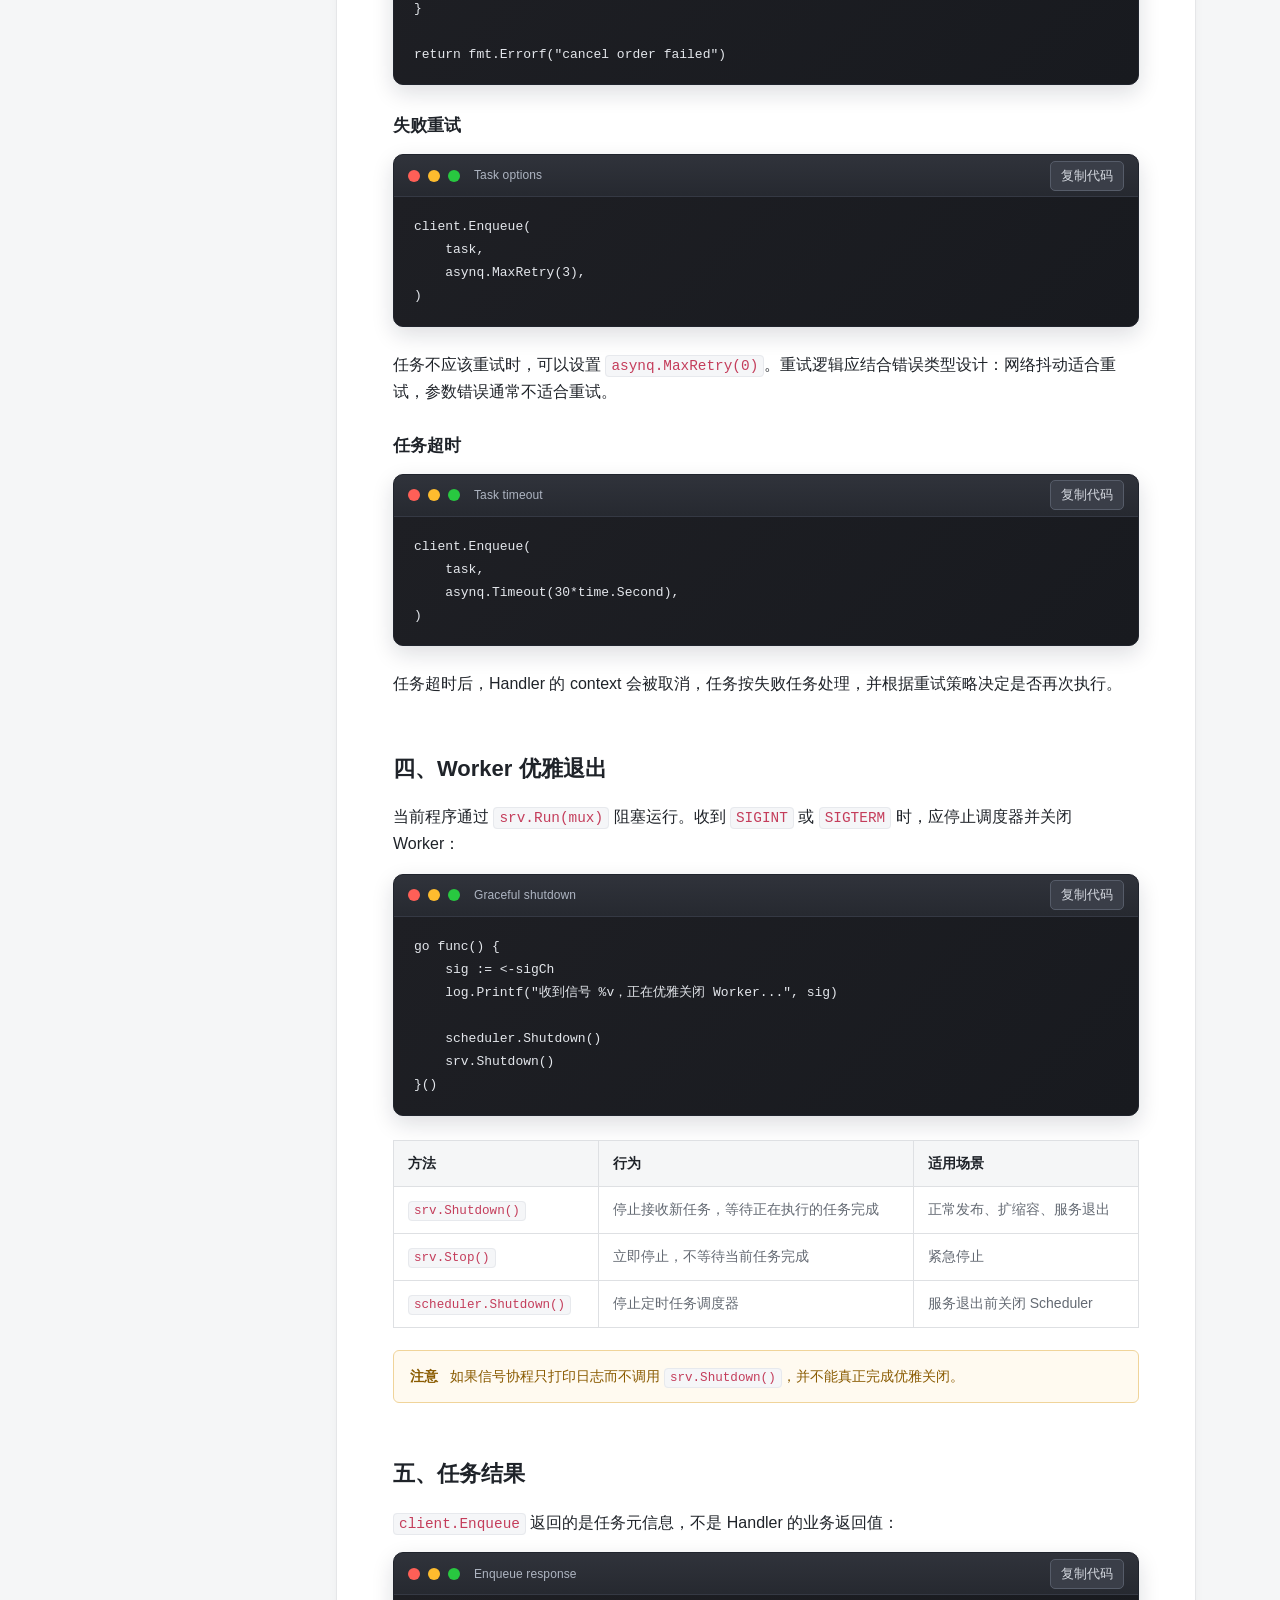
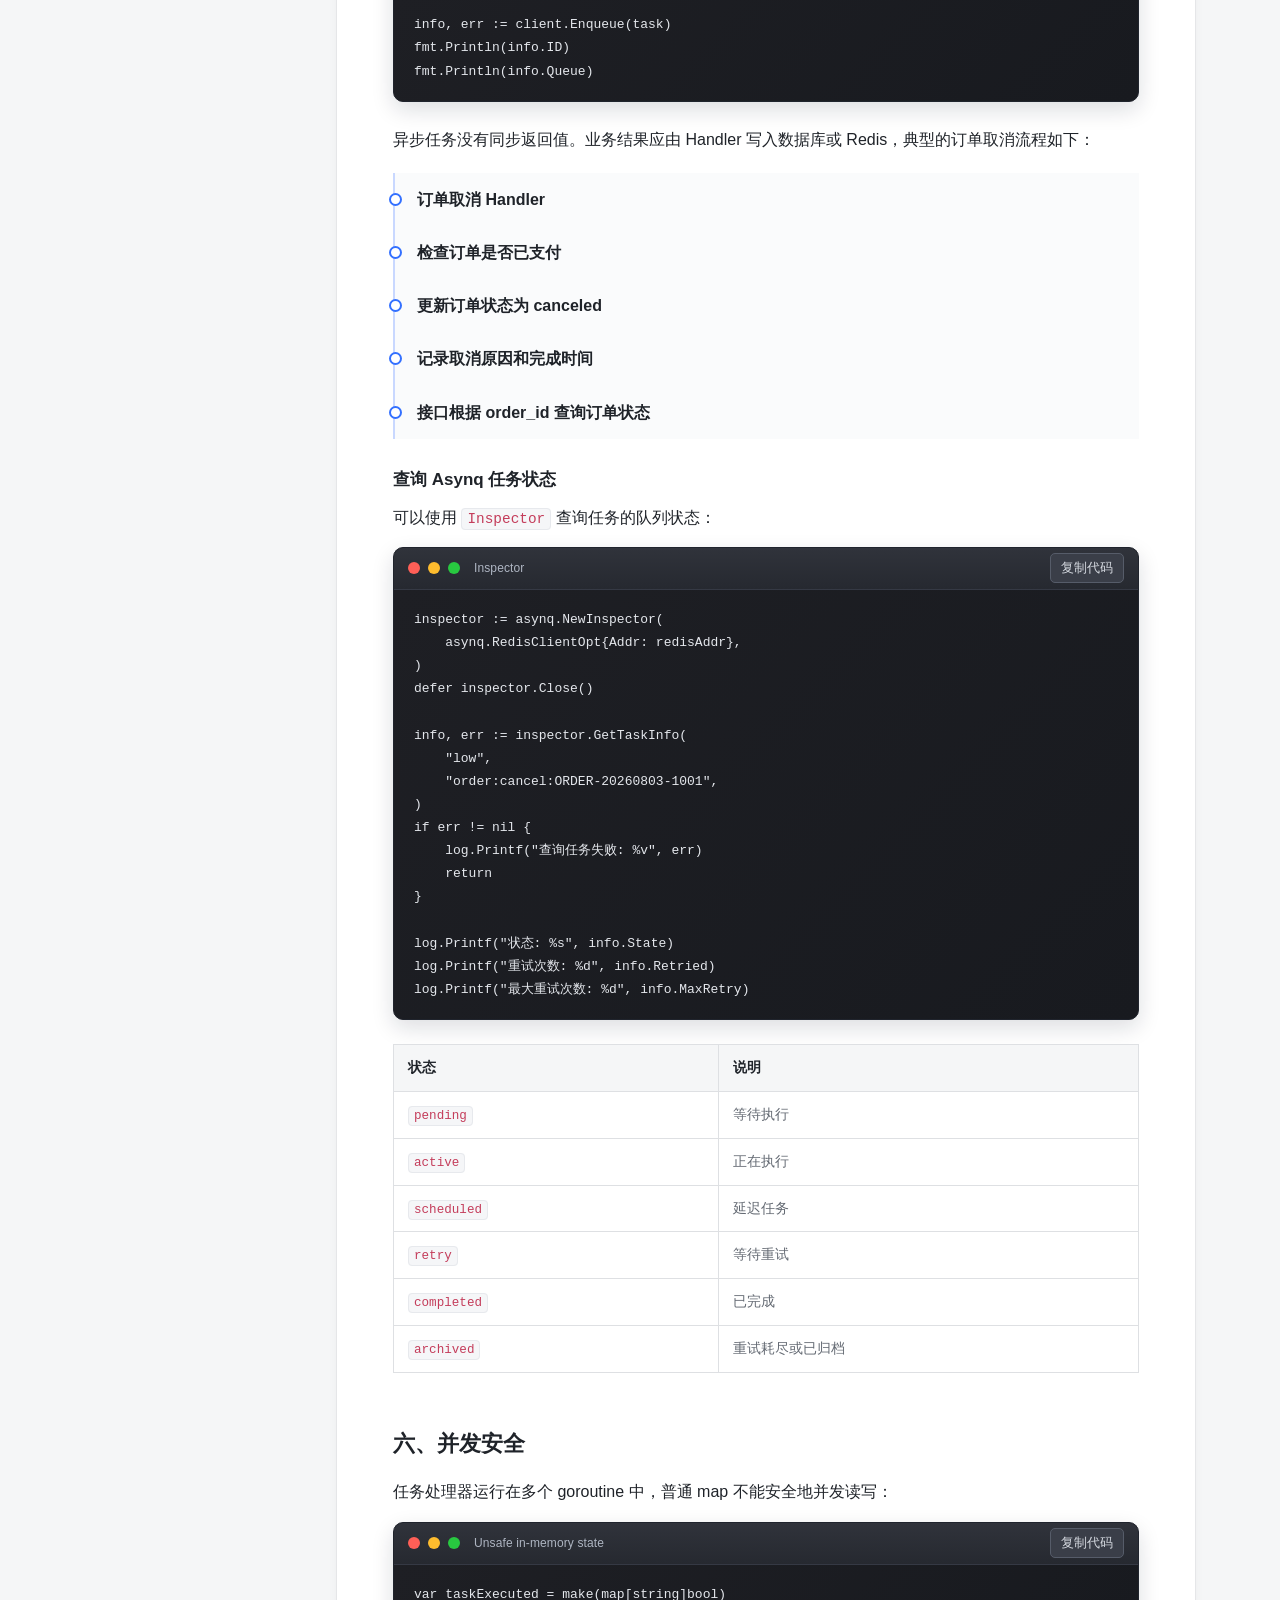
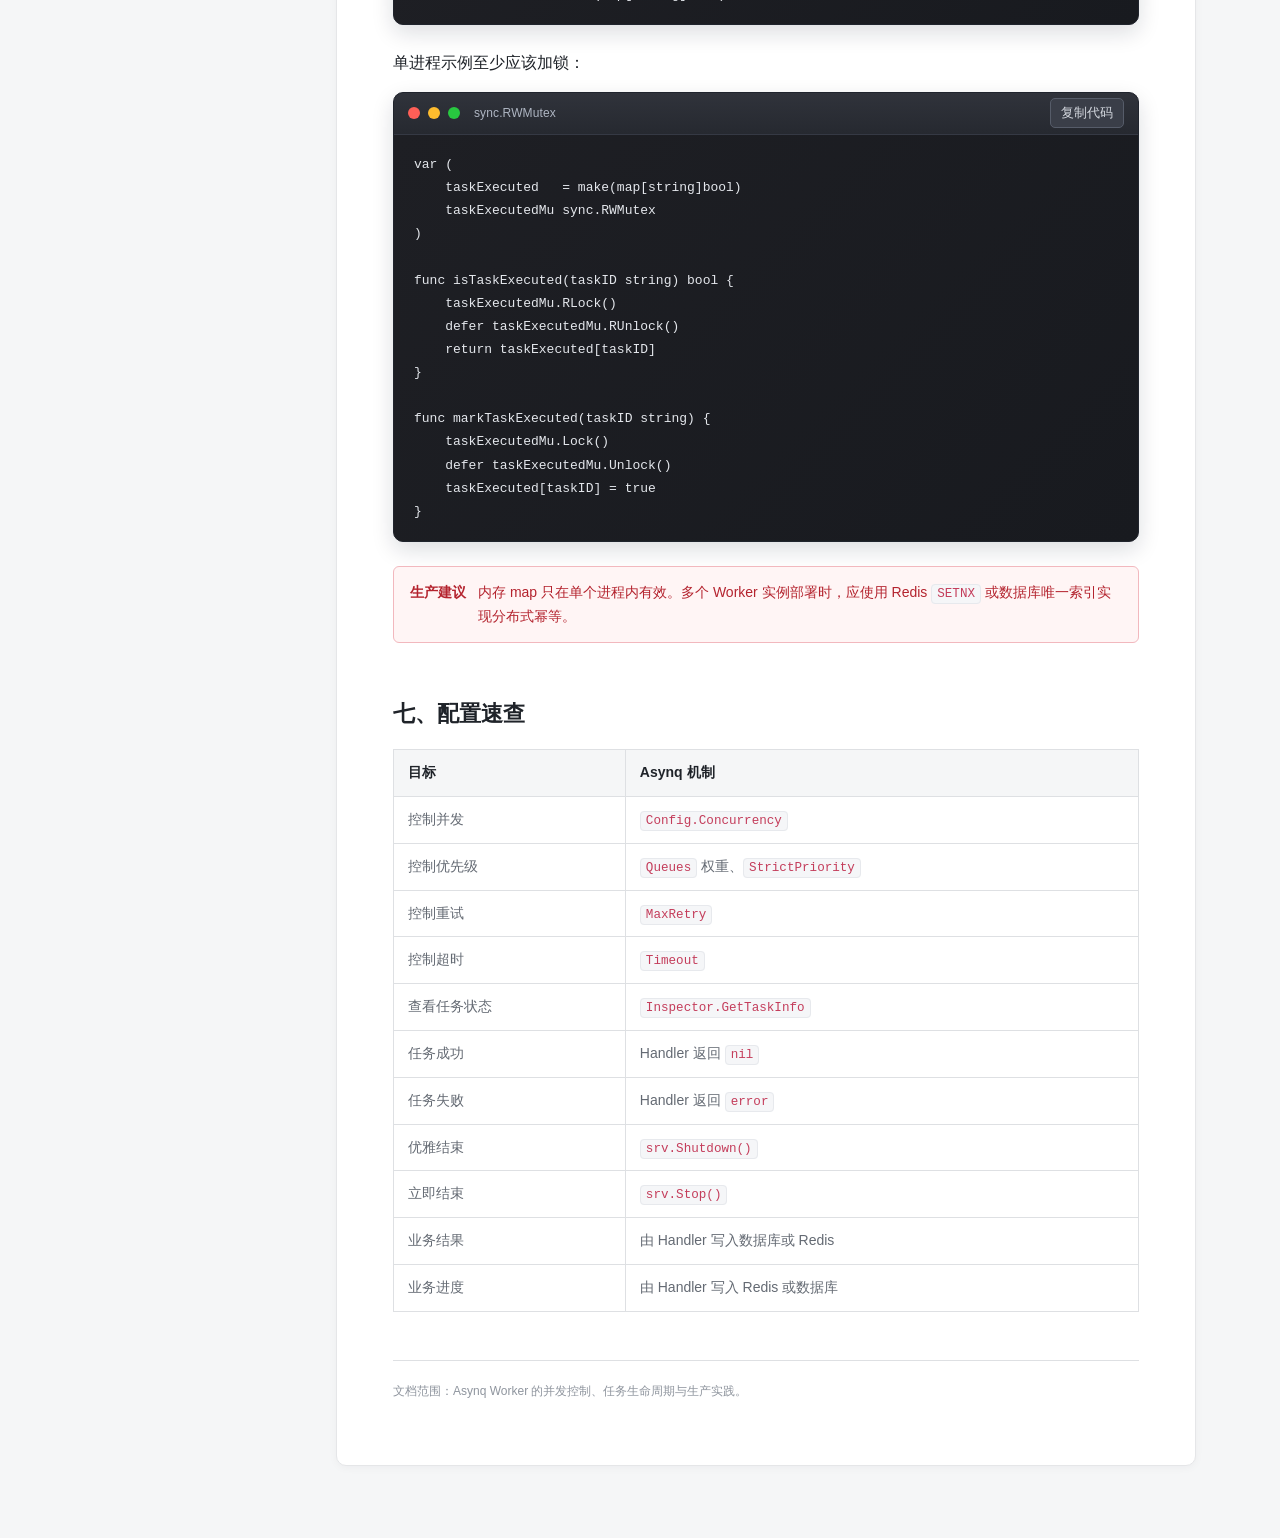
==== commit 4cb9ae32: "feat(workspace): 初始化 Go 多模块" ====
--- a/Asynq/README.html
+++ b/Asynq/README.html
@@ -141,6 +141,7 @@
       <p class="eyebrow">ENGINEERING GUIDE / ASYNQ</p>
       <h1>Asynq 任务队列实践指南</h1>
       <p class="lead">面向 Go 服务端的异步任务处理实践，覆盖任务投递、并发消费、延迟执行、失败重试、生命周期管理和业务结果落库。</p>
+      <p class="muted">本页为图文版工程指南，仓库内目录请配合 <a href="./README.md">README.md</a> 阅读。</p>
       <div class="meta-row"><span class="tag">Go</span><span class="tag">Redis</span><span class="tag">异步任务</span><span class="tag">Worker</span></div>
 
       <div class="overview">
@@ -151,9 +152,10 @@
 
       <h2 id="quick-start">快速开始</h2>
       <p>本示例位于 <code>Asynq/</code>，Redis 地址为 <code>127.0.0.1:6379</code>。启动 Redis 后，在模块目录执行：</p>
-      <div class="code-wrap"><div class="code-title"><span>Terminal</span></div><pre><code>cd Asynq
-go test ./...
-go run main.go</code></pre></div>
+      <div class="code-wrap"><div class="code-title"><span>Terminal</span></div><pre><code># 需先启动本地 Redis（127.0.0.1:6379）
+cd Asynq
+go run .
+# 或在仓库根目录：make run M=./Asynq</code></pre></div>
       <p class="muted">示例会依次演示优先级队列、延迟任务、任务唯一约束、批量投递、订单超时取消和定时调度。</p>
 
       <h2 id="concurrency">一、并发控制</h2>
